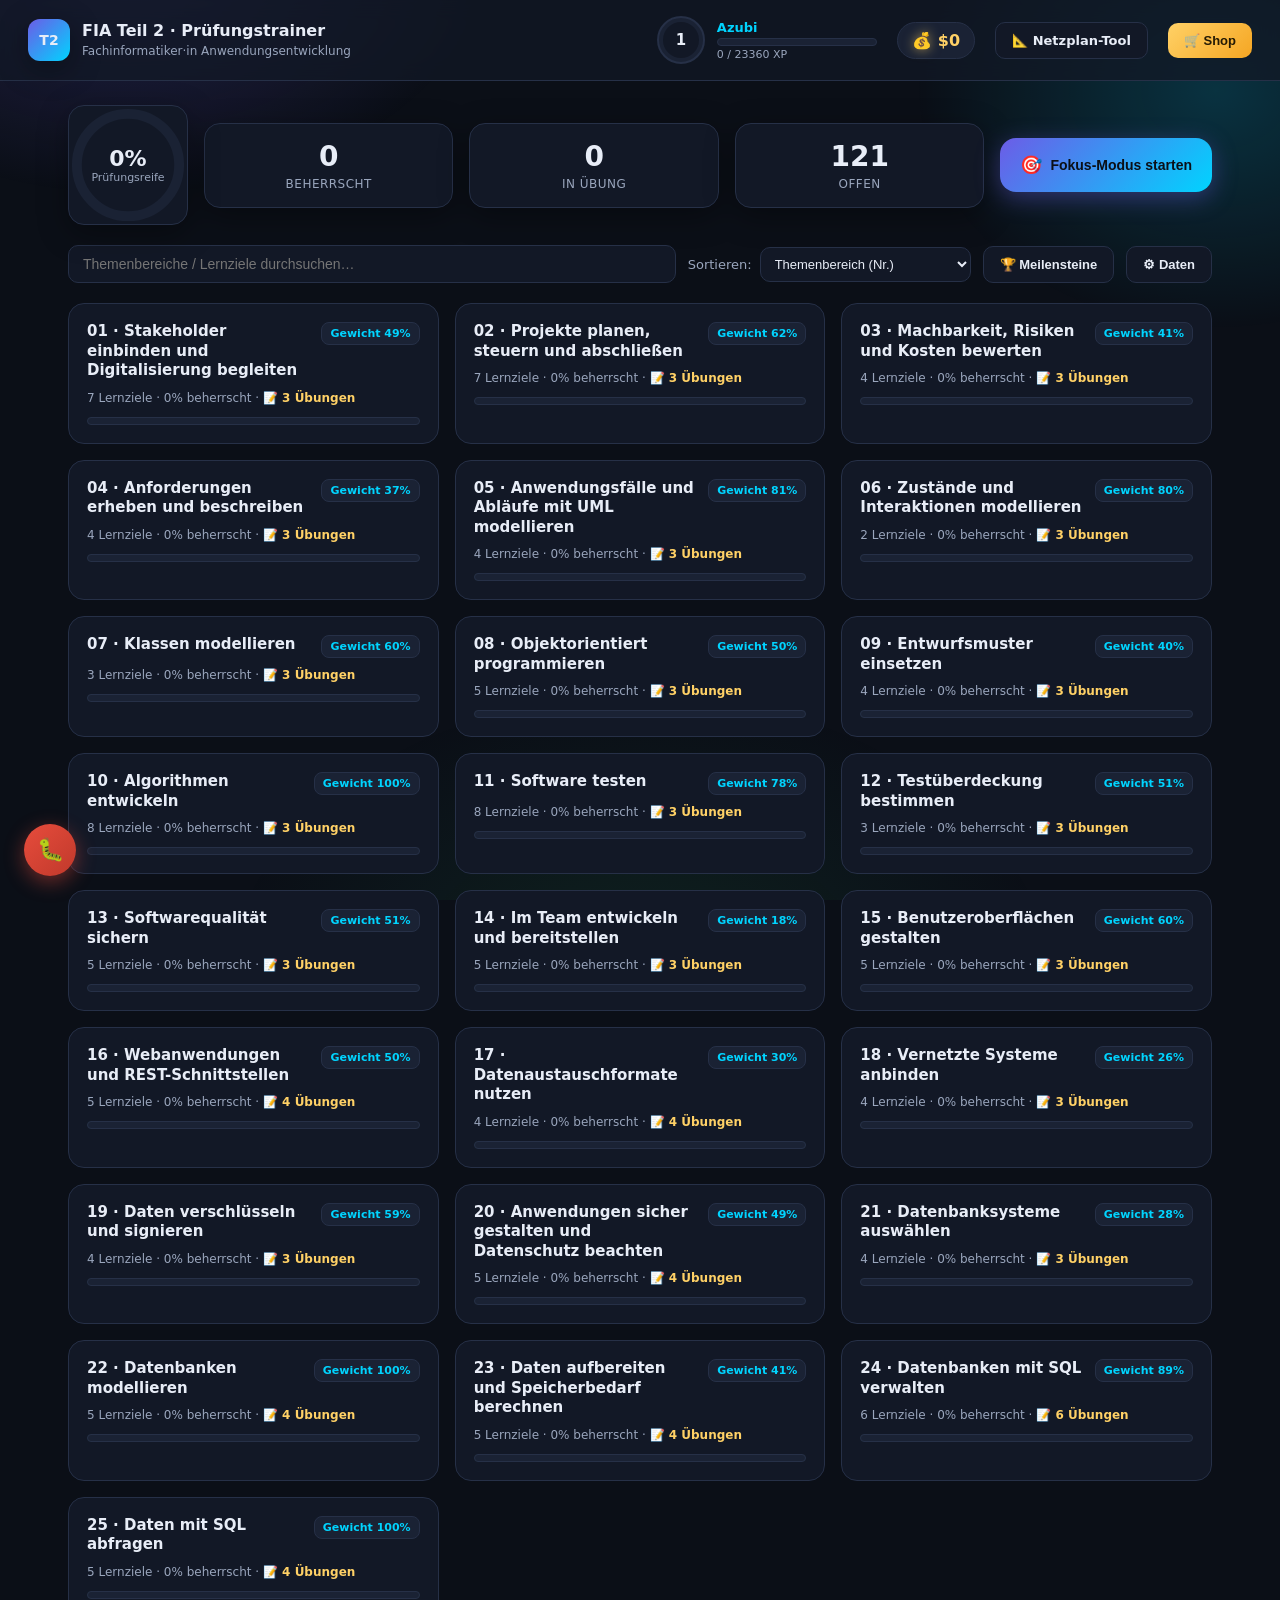
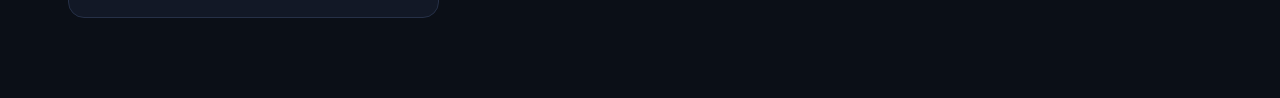
==== webapp/index.html @ 877c4d6e "Initial commit: FIA Teil 2 Prüfungstrainer Gamifiziertes Übungstool für die Abschlussprüfung Teil 2," ====
<!DOCTYPE html>
<html lang="de">
<head>
<meta charset="UTF-8">
<meta name="viewport" content="width=device-width, initial-scale=1.0">
<title>FIA Teil 2 · Prüfungstrainer</title>
<link rel="icon" href="data:,">
<link rel="stylesheet" href="style.css">
</head>
<body>

<div class="bg-fx" aria-hidden="true"></div>

<header class="topbar">
  <div class="brand">
    <div class="brand-badge" id="brandBadge">T2</div>
    <div class="brand-text">
      <h1>FIA Teil 2 · Prüfungstrainer</h1>
      <span>Fachinformatiker·in Anwendungsentwicklung</span>
    </div>
  </div>

  <div class="level-widget" id="levelWidget">
    <div class="level-ring" id="levelRing">
      <span id="levelNumber">1</span>
    </div>
    <div class="level-info">
      <div class="level-title" id="levelTitle">Azubi</div>
      <div class="xp-bar"><div class="xp-fill" id="xpFill"></div></div>
      <div class="xp-text" id="xpText">0 / 0 XP</div>
    </div>
  </div>

  <div class="cash-widget" id="cashWidget" title="Cash aus Übungsaufgaben">
    <span class="cash-icon" id="cashIconDisplay">💰</span>
    <span>$<span id="cashAmount">0</span></span>
  </div>

  <a class="ghost-btn netzplan-link-btn" href="netzplan-tool/index.html" target="_blank" rel="noopener" title="Eigenständiges Netzplan-Tool (DIN 69900) in neuem Tab öffnen">📐 Netzplan-Tool</a>

  <button class="ghost-btn shop-btn" id="shopBtn">🛒 Shop</button>
</header>

<main class="layout">

  <section class="panel overview-panel">
    <div class="overview-card main-score">
      <svg viewBox="0 0 120 120" class="ring-svg">
        <circle cx="60" cy="60" r="52" class="ring-bg"/>
        <circle cx="60" cy="60" r="52" class="ring-fg" id="overallRing"/>
      </svg>
      <div class="ring-label">
        <strong id="overallPercent">0%</strong>
        <span>Prüfungsreife</span>
      </div>
    </div>

    <div class="overview-card stat-card">
      <span class="stat-value" id="statMastered">0</span>
      <span class="stat-label">Beherrscht</span>
    </div>
    <div class="overview-card stat-card">
      <span class="stat-value" id="statPracticed">0</span>
      <span class="stat-label">In Übung</span>
    </div>
    <div class="overview-card stat-card">
      <span class="stat-value" id="statOpen">0</span>
      <span class="stat-label">Offen</span>
    </div>

    <button class="focus-btn" id="startFocus">
      <span class="focus-icon">🎯</span>
      Fokus-Modus starten
    </button>
  </section>

  <nav class="controls">
    <label for="searchInput" class="sr-only">Themenbereiche und Lernziele durchsuchen</label>
    <input type="text" id="searchInput" placeholder="Themenbereiche / Lernziele durchsuchen…">
    <div class="sort-group">
      <label for="sortSelect">Sortieren:</label>
      <select id="sortSelect">
        <option value="number" selected>Themenbereich (Nr.)</option>
        <option value="weight">Gewichtung (hoch → niedrig)</option>
        <option value="progress">Fortschritt (niedrig → hoch)</option>
        <option value="name">Themenbereich (A–Z)</option>
      </select>
    </div>
    <button class="ghost-btn" id="milestonesBtn">🏆 Meilensteine</button>
    <button class="ghost-btn" id="dataBtn">⚙ Daten</button>
  </nav>

  <section class="topics-grid" id="topicsGrid"></section>

</main>

<!-- Focus mode overlay -->
<div class="overlay hidden" id="focusOverlay" role="dialog" aria-modal="true" aria-labelledby="focusText">
  <div class="focus-card">
    <button class="close-btn" id="closeFocus" aria-label="Schließen">✕</button>
    <div class="focus-progress"><div class="focus-progress-fill" id="focusProgressFill"></div></div>
    <div class="focus-meta">
      <span class="chip" id="focusTopicName">Themenbereich</span>
      <span class="chip weight-chip" id="focusWeight">Gewichtung 0%</span>
    </div>
    <h2 class="focus-text" id="focusText">Kann-Satz…</h2>

    <p class="focus-question">Wie sicher fühlst du dich bei diesem Lernziel?</p>
    <div class="focus-actions">
      <button class="rate-btn rate-open" data-status="offen">😕 Noch nicht</button>
      <button class="rate-btn rate-practice" data-status="geuebt">🙂 Teilweise</button>
      <button class="rate-btn rate-mastered" data-status="beherrscht">💪 Beherrsche ich</button>
    </div>

    <div class="focus-skip">
      <button class="link-btn" id="skipFocus">Überspringen →</button>
    </div>
  </div>
</div>

<!-- Session complete overlay -->
<div class="overlay hidden" id="sessionDoneOverlay">
  <div class="focus-card session-done">
    <h2>🎉 Session abgeschlossen!</h2>
    <p id="sessionSummary"></p>
    <button class="focus-btn" id="closeSessionDone">Weiter zum Dashboard</button>
  </div>
</div>

<!-- Milestones overlay -->
<div class="overlay hidden" id="milestonesOverlay" role="dialog" aria-modal="true" aria-labelledby="milestonesHeading">
  <div class="focus-card milestones-card">
    <button class="close-btn" id="closeMilestones" aria-label="Schließen">✕</button>
    <h2 id="milestonesHeading">🏆 Meilensteine</h2>
    <div class="milestones-list" id="milestonesList"></div>
  </div>
</div>

<!-- Data management overlay -->
<div class="overlay hidden" id="dataOverlay" role="dialog" aria-modal="true" aria-labelledby="dataHeading">
  <div class="focus-card data-card">
    <button class="close-btn" id="closeData" aria-label="Schließen">✕</button>
    <h2 id="dataHeading">⚙ Fortschritt verwalten</h2>
    <p class="data-hint">Dein Fortschritt wird automatisch lokal in diesem Browser gespeichert (localStorage).</p>
    <div class="data-actions">
      <button class="ghost-btn" id="exportBtn">⬇ Fortschritt exportieren (JSON)</button>
      <label class="ghost-btn file-label">⬆ Fortschritt importieren
        <input type="file" id="importInput" accept="application/json" hidden>
      </label>
      <button class="ghost-btn danger-btn" id="resetBtn">🗑 Fortschritt zurücksetzen</button>
    </div>
  </div>
</div>

<!-- Exercise overlay -->
<div class="overlay hidden" id="exerciseOverlay" role="dialog" aria-modal="true" aria-labelledby="exerciseTitle">
  <div class="focus-card exercise-overlay-card">
    <button class="close-btn" id="closeExercise" aria-label="Schließen">✕</button>
    <div class="focus-meta" id="exerciseMeta"></div>
    <h2 class="focus-text" id="exerciseTitle"></h2>
    <div class="exercise-intro" id="exerciseIntro"></div>

    <button class="link-btn hidden" id="toggleExerciseHints">Hinweise anzeigen ▾</button>
    <div class="extra-body hidden" id="exerciseHintsBody"></div>

    <div id="exerciseBody"></div>

    <div class="btn-row">
      <button class="btn" id="checkExerciseBtn">Prüfen</button>
      <button class="ghost-btn hidden" id="resetExerciseBtn">Zurücksetzen</button>
    </div>

    <div class="score-banner hidden" id="exerciseScoreBanner">
      <span>Ergebnis</span>
      <span class="big" id="exerciseScoreText">0%</span>
    </div>

    <div class="model-answer hidden" id="exerciseExplanation"></div>

    <div class="hidden" id="exerciseRateBody">
      <p class="focus-question">Wie sicher fühlst du dich bei dieser Aufgabe?</p>
      <div class="focus-actions">
        <button class="rate-btn exercise-rate-btn rate-open" data-status="offen">😕 Noch nicht</button>
        <button class="rate-btn exercise-rate-btn rate-practice" data-status="geuebt">🙂 Teilweise</button>
        <button class="rate-btn exercise-rate-btn rate-mastered" data-status="beherrscht">💪 Beherrsche ich</button>
      </div>
    </div>

    <div class="hidden" id="exerciseCashResult"></div>
  </div>
</div>

<!-- Topic detail overlay -->
<div class="overlay hidden" id="topicOverlay" role="dialog" aria-modal="true" aria-labelledby="topicDetailName">
  <div class="focus-card topic-card">
    <button class="close-btn" id="closeTopic" aria-label="Schließen">✕</button>
    <div class="topic-header">
      <h2 id="topicDetailName"></h2>
      <span class="chip weight-chip" id="topicDetailWeight"></span>
    </div>
    <div class="topic-progress-bar"><div class="topic-progress-fill" id="topicDetailProgress"></div></div>
    <div class="checkpoint-list" id="checkpointList"></div>

    <div class="topic-exercises-section hidden" id="topicExercisesSection">
      <div class="topic-exercises-header">
        <h3 class="section-title-sm">📝 Übungsaufgaben zu diesem Themenbereich</h3>
        <div class="exercise-chip-filters" id="topicExerciseFilters">
          <button class="chip-filter active" data-filter="all">Alle</button>
          <button class="chip-filter" data-filter="due">🔁 Fällig</button>
          <button class="chip-filter" data-filter="new">Neu</button>
          <button class="chip-filter" data-filter="mastered">💪 Beherrscht</button>
        </div>
      </div>
      <p class="section-sub">Konstruktive Aufgaben mit Auto-Check — kein Multiple Choice. Richtig gelöst + ehrlich eingeschätzt = 💰 Cash.</p>
      <div class="exercises-grid" id="topicExercisesGrid"></div>
    </div>
  </div>
</div>

<div class="toast-stack" id="toastStack" aria-live="polite" aria-atomic="true"></div>
<div class="confetti-layer" id="confettiLayer"></div>

<!-- Shop overlay -->
<div class="overlay hidden" id="shopOverlay" role="dialog" aria-modal="true" aria-labelledby="shopHeading">
  <div class="focus-card shop-card">
    <button class="close-btn" id="closeShop" aria-label="Schließen">✕</button>
    <h2 id="shopHeading">🛒 Shop</h2>
    <p class="data-hint">Kaufe Designs und Gimmicks mit deinem 💰 Cash aus den Übungsaufgaben.</p>
    <div class="shop-cash-display">Verfügbar: <strong id="shopCashAmount">$0</strong></div>

    <div class="shop-tabs" id="shopTabs">
      <button class="chip-filter active" data-category="theme">🎨 Designs</button>
      <button class="chip-filter" data-category="gimmick">✨ Gimmicks</button>
    </div>

    <div class="shop-grid" id="shopGrid"></div>
  </div>
</div>

<!-- Floating bug report button -->
<button class="bug-fab" id="bugFab" title="Bug melden" aria-label="Bug melden">🐛</button>

<!-- Bug report overlay -->
<div class="overlay hidden" id="bugOverlay" role="dialog" aria-modal="true" aria-labelledby="bugHeading">
  <div class="focus-card bug-card">
    <button class="close-btn" id="closeBug" aria-label="Schließen">✕</button>
    <h2 id="bugHeading">🐛 Bug melden</h2>
    <p class="data-hint">
      Beschreibe kurz, was nicht funktioniert hat. Kontext (Aufgabe/Themenbereich, Browser, Zeitpunkt) wird automatisch erfasst.
    </p>

    <div class="bug-context-box" id="bugContextBox"></div>

    <label class="bug-field-label" for="bugCategorySelect">Kategorie</label>
    <select id="bugCategorySelect" class="bug-select">
      <option value="aufgabe">📝 Aufgaben-Fehler (falsche Musterlösung, falscher Auto-Check, Tippfehler…)</option>
      <option value="ui">🎨 UI/Darstellung (Layout, Button reagiert nicht, Darstellung kaputt…)</option>
      <option value="sonstiges">❓ Sonstiges</option>
    </select>

    <label class="bug-field-label" for="bugDescriptionInput">Beschreibung</label>
    <textarea id="bugDescriptionInput" placeholder="Was ist passiert? Was hast du erwartet?"></textarea>

    <div class="btn-row">
      <button class="btn" id="saveBugBtn">Report speichern</button>
    </div>

    <div class="bug-list-section hidden" id="bugListSection">
      <div class="bug-list-header">
        <h3 class="section-title-sm">Gespeicherte Reports (<span id="bugCount">0</span>)</h3>
        <div class="btn-row" style="margin-top:0;">
          <button class="ghost-btn" id="exportBugsBtn">⬇ Alle exportieren (.md)</button>
          <button class="ghost-btn danger-btn" id="clearBugsBtn">🗑 Liste leeren</button>
        </div>
      </div>
      <div class="bug-list" id="bugList"></div>
    </div>

    <div class="bug-github-hint">
      <strong>GitHub-Issue:</strong> Reports gehen automatisch an
      <code>github.com/xen0natwork/pruefungsvorbereitung</code> — nach dem Speichern öffnet sich sofort ein
      vorausgefülltes GitHub-Issue in einem neuen Tab, du musst dort nur noch auf „Submit new issue“ klicken.
      <br>
      <strong>Wichtig:</strong> Ich (die KI) habe keinen automatischen/dauerhaften Zugriff auf Issues — erst wenn du mir
      in einer neuen Nachricht sagst „schau in die Issues von xen0natwork/pruefungsvorbereitung“ oder einen Link gibst,
      kann ich sie per Fetch-Tool auslesen.
      <div class="bug-repo-row">
        <input type="text" id="bugRepoUrlInput" placeholder="https://github.com/nutzer/repo">
        <button class="ghost-btn" id="saveBugRepoBtn">Anderes Repo verwenden</button>
      </div>
    </div>
  </div>
</div>

<script src="data.js"></script>
<script src="exercises-data.js"></script>
<script src="shop-data.js"></script>
<script src="app.js"></script>
</body>
</html>
---- webapp/style.css ----
:root {
  --bg: #0b0f17;
  --bg-elev: #121826;
  --bg-elev-2: #1a2234;
  --border: #263047;
  --text: #e8edf7;
  --text-dim: #9aa6bd;
  --accent: #6c5ce7;
  --accent-2: #00d4ff;
  --good: #2ecc71;
  --mid: #f5a623;
  --bad: #e74c3c;
  --gold: #ffd166;
  --radius: 16px;
  --radius-sm: 10px;
  --shadow: 0 8px 30px rgba(0,0,0,.35);
  font-size: 16px;
}

* { box-sizing: border-box; }
html, body { margin: 0; padding: 0; }
html { transition: background-color .4s ease; }
body { transition: background-color .4s ease, color .4s ease; }
.topbar, .overview-card, .topic-card, .exercise-card, .focus-card, .status-dot, .chip, .ghost-btn, .shop-item {
  transition: background-color .4s ease, border-color .4s ease, color .4s ease;
}

.sr-only {
  position: absolute;
  width: 1px; height: 1px;
  overflow: hidden;
  clip: rect(0 0 0 0);
  white-space: nowrap;
}

body {
  background: var(--bg);
  color: var(--text);
  font-family: "Segoe UI", Inter, system-ui, -apple-system, Roboto, Arial, sans-serif;
  min-height: 100vh;
  position: relative;
  overflow-x: hidden;
}

.bg-fx {
  position: fixed;
  inset: 0;
  z-index: -1;
  background:
    radial-gradient(600px 400px at 10% -5%, rgba(108,92,231,.25), transparent 60%),
    radial-gradient(500px 400px at 95% 10%, rgba(0,212,255,.18), transparent 60%),
    radial-gradient(700px 500px at 50% 110%, rgba(46,204,113,.1), transparent 60%);
}

/* ---------- Topbar ---------- */
.topbar {
  display: flex;
  align-items: center;
  gap: 20px;
  padding: 16px 28px;
  background: rgba(18,24,38,.75);
  backdrop-filter: blur(10px);
  border-bottom: 1px solid var(--border);
  position: sticky;
  top: 0;
  z-index: 20;
  flex-wrap: wrap;
}

.brand { display: flex; align-items: center; gap: 12px; margin-right: auto; }
.brand-badge {
  width: 42px; height: 42px;
  border-radius: 12px;
  background: linear-gradient(135deg, var(--accent), var(--accent-2));
  display: flex; align-items: center; justify-content: center;
  font-weight: 800; font-size: 14px;
  box-shadow: var(--shadow);
}
.brand-text h1 { font-size: 16px; margin: 0; font-weight: 700; }
.brand-text span { font-size: 12px; color: var(--text-dim); }

.level-widget { display: flex; align-items: center; gap: 12px; }
.level-ring {
  width: 48px; height: 48px; border-radius: 50%;
  background: conic-gradient(var(--accent-2) 0% 100%, var(--bg-elev-2) 0 0);
  display: flex; align-items: center; justify-content: center;
  font-weight: 800; font-size: 15px;
  border: 2px solid var(--border);
  position: relative;
}
.level-ring::before {
  content: "";
  position: absolute; inset: 4px;
  border-radius: 50%;
  background: var(--bg-elev);
  z-index: 0;
}
.level-ring span { position: relative; z-index: 1; }

.level-info { min-width: 160px; }
.level-title { font-size: 13px; font-weight: 700; color: var(--accent-2); margin-bottom: 3px; }
.xp-bar {
  width: 160px; height: 8px; border-radius: 6px;
  background: var(--bg-elev-2);
  overflow: hidden;
  border: 1px solid var(--border);
}
.xp-fill {
  height: 100%; width: 0%;
  background: linear-gradient(90deg, var(--accent), var(--accent-2));
  transition: width .6s ease;
}
.xp-text { font-size: 11px; color: var(--text-dim); margin-top: 2px; }

.cash-widget {
  display: flex; align-items: center; gap: 6px;
  background: var(--bg-elev-2);
  padding: 8px 14px;
  border-radius: 20px;
  border: 1px solid var(--border);
  font-weight: 800;
  color: var(--gold);
}
.cash-icon { filter: drop-shadow(0 0 6px rgba(255,209,102,.6)); }

/* ---------- Layout ---------- */
.layout {
  max-width: 1200px;
  margin: 0 auto;
  padding: 24px 28px 80px;
}

.panel { margin-bottom: 20px; }

.overview-panel {
  display: grid;
  grid-template-columns: auto repeat(3, 1fr) auto;
  gap: 16px;
  align-items: center;
}
@media (max-width: 900px) {
  .overview-panel { grid-template-columns: repeat(2, 1fr); }
}

.overview-card {
  background: var(--bg-elev);
  border: 1px solid var(--border);
  border-radius: var(--radius);
  padding: 16px 18px;
  box-shadow: var(--shadow);
}

.main-score {
  display: flex; align-items: center; justify-content: center;
  position: relative;
  width: 120px; height: 120px;
  padding: 0;
}
.ring-svg { width: 120px; height: 120px; transform: rotate(-90deg); }
.ring-bg { fill: none; stroke: var(--bg-elev-2); stroke-width: 10; }
.ring-fg {
  fill: none; stroke: var(--accent-2); stroke-width: 10; stroke-linecap: round;
  stroke-dasharray: 327; stroke-dashoffset: 327;
  transition: stroke-dashoffset .8s ease, stroke .4s;
}
.ring-label {
  position: absolute; inset: 0;
  display: flex; flex-direction: column; align-items: center; justify-content: center;
}
.ring-label strong { font-size: 22px; }
.ring-label span { font-size: 11px; color: var(--text-dim); }

.stat-card { display: flex; flex-direction: column; align-items: center; justify-content: center; gap: 4px; }
.stat-value { font-size: 28px; font-weight: 800; }
.stat-label { font-size: 12px; color: var(--text-dim); text-transform: uppercase; letter-spacing: .04em; }

.focus-btn {
  background: linear-gradient(135deg, var(--accent), var(--accent-2));
  color: #0b0f17; border: none; border-radius: var(--radius);
  padding: 16px 20px;
  font-weight: 800; font-size: 14px;
  cursor: pointer;
  display: flex; align-items: center; justify-content: center; gap: 8px;
  box-shadow: 0 6px 24px rgba(108,92,231,.4);
  transition: transform .15s;
  white-space: nowrap;
}
.focus-btn:hover { transform: translateY(-2px); }
.focus-icon { font-size: 18px; }

/* ---------- Controls ---------- */
.controls {
  display: flex; gap: 12px; align-items: center; margin-bottom: 20px; flex-wrap: wrap;
}
#searchInput {
  flex: 1; min-width: 220px;
  background: var(--bg-elev);
  border: 1px solid var(--border);
  color: var(--text);
  padding: 10px 14px;
  border-radius: var(--radius-sm);
  font-size: 14px;
}
#searchInput:focus { outline: none; border-color: var(--accent-2); }
.sort-group { display: flex; align-items: center; gap: 8px; font-size: 13px; color: var(--text-dim); }
.sort-group select {
  background: var(--bg-elev); color: var(--text); border: 1px solid var(--border);
  padding: 8px 10px; border-radius: var(--radius-sm); font-size: 13px;
}
.ghost-btn {
  background: var(--bg-elev); color: var(--text); border: 1px solid var(--border);
  padding: 10px 16px; border-radius: var(--radius-sm);
  cursor: pointer; font-size: 13px; font-weight: 600;
  display: inline-flex; align-items: center; gap: 6px;
}
.ghost-btn:hover { border-color: var(--accent-2); }
.danger-btn:hover { border-color: var(--bad); color: var(--bad); }
.file-label input { display: none; }
a.ghost-btn { text-decoration: none; }

/* ---------- Topics grid ---------- */
.topics-grid {
  display: grid;
  grid-template-columns: repeat(auto-fill, minmax(300px, 1fr));
  gap: 16px;
}

.topic-card {
  background: var(--bg-elev);
  border: 1px solid var(--border);
  border-radius: var(--radius);
  padding: 18px;
  cursor: pointer;
  transition: transform .15s, border-color .15s;
  position: relative;
  overflow: hidden;
}
.topic-card:hover { transform: translateY(-3px); border-color: var(--accent); }
.topic-card.mastered { border-color: var(--good); }
.topic-card.mastered::after {
  content: "✓";
  position: absolute; top: 12px; right: 14px;
  color: var(--good); font-weight: 900; font-size: 18px;
}

.topic-top { display: flex; justify-content: space-between; align-items: flex-start; gap: 10px; margin-bottom: 10px; }
.topic-name { font-size: 15px; font-weight: 700; line-height: 1.3; }
.topic-weight-badge {
  flex-shrink: 0;
  background: var(--bg-elev-2);
  color: var(--accent-2);
  font-size: 11px; font-weight: 800;
  padding: 4px 8px; border-radius: 8px;
  border: 1px solid var(--border);
}
.topic-sub { font-size: 12px; color: var(--text-dim); margin-bottom: 12px; }
.topic-bar {
  height: 8px; border-radius: 6px; background: var(--bg-elev-2);
  overflow: hidden; border: 1px solid var(--border);
}
.topic-bar-fill {
  height: 100%;
  background: linear-gradient(90deg, var(--mid), var(--good));
  transition: width .5s ease;
}

/* ---------- Overlays ---------- */
.overlay {
  position: fixed; inset: 0; z-index: 50;
  background: rgba(5,8,14,.75);
  backdrop-filter: blur(4px);
  display: flex; align-items: center; justify-content: center;
  padding: 20px;
}
.overlay.hidden { display: none; }

.focus-card {
  background: var(--bg-elev);
  border: 1px solid var(--border);
  border-radius: 20px;
  padding: 28px;
  max-width: 560px;
  width: 100%;
  position: relative;
  box-shadow: var(--shadow);
  max-height: 85vh;
  overflow-y: auto;
}

.close-btn {
  position: absolute; top: 14px; right: 14px;
  background: var(--bg-elev-2); border: 1px solid var(--border);
  color: var(--text); width: 32px; height: 32px; border-radius: 50%;
  cursor: pointer; font-size: 14px;
}

.focus-progress { height: 6px; background: var(--bg-elev-2); border-radius: 4px; margin-bottom: 18px; overflow: hidden; }
.focus-progress-fill { height: 100%; width: 0%; background: linear-gradient(90deg, var(--accent), var(--accent-2)); transition: width .4s; }

.focus-meta { display: flex; gap: 8px; margin-bottom: 14px; flex-wrap: wrap; }
.chip {
  background: var(--bg-elev-2); border: 1px solid var(--border);
  padding: 5px 10px; border-radius: 20px; font-size: 12px; color: var(--text-dim); font-weight: 600;
}
.weight-chip { color: var(--gold); }

.focus-text { font-size: 20px; line-height: 1.4; margin: 0 0 18px; }

.link-btn { background: none; border: none; color: var(--accent-2); cursor: pointer; font-size: 13px; padding: 0; }
.extra-body { margin-top: 10px; font-size: 13px; color: var(--text-dim); background: var(--bg-elev-2); border-radius: 10px; padding: 12px; }
.extra-body p { margin: 0 0 8px; }
.extra-body.hidden, .hidden { display: none; }

.focus-question { font-size: 13px; color: var(--text-dim); margin: 22px 0 10px; }
.focus-actions { display: flex; gap: 10px; flex-wrap: wrap; }
.rate-btn {
  flex: 1; min-width: 140px;
  border: 1px solid var(--border);
  background: var(--bg-elev-2);
  color: var(--text);
  padding: 14px 10px;
  border-radius: 12px;
  font-weight: 700; font-size: 13px;
  cursor: pointer;
  transition: transform .12s, border-color .12s;
}
.rate-btn:hover { transform: translateY(-2px); }
.rate-open:hover { border-color: var(--bad); }
.rate-practice:hover { border-color: var(--mid); }
.rate-mastered:hover { border-color: var(--good); }

.focus-skip { text-align: center; margin-top: 16px; }

.session-done { text-align: center; max-width: 420px; }
.session-done h2 { font-size: 26px; }
.session-done p { color: var(--text-dim); margin-bottom: 22px; }

/* ---------- Milestones ---------- */
.milestones-card { max-width: 640px; }
.milestones-list { display: grid; grid-template-columns: repeat(auto-fill, minmax(240px,1fr)); gap: 12px; margin-top: 16px; }
.milestone {
  background: var(--bg-elev-2);
  border: 1px solid var(--border);
  border-radius: 14px;
  padding: 14px;
  display: flex; gap: 10px; align-items: flex-start;
  opacity: .45;
}
.milestone.unlocked { opacity: 1; border-color: var(--gold); box-shadow: 0 0 0 1px rgba(255,209,102,.3) inset; }
.milestone-icon { font-size: 24px; }
.milestone-title { font-weight: 700; font-size: 13px; margin-bottom: 2px; }
.milestone-desc { font-size: 12px; color: var(--text-dim); }

/* ---------- Data overlay ---------- */
.data-card { max-width: 460px; }
.data-hint { color: var(--text-dim); font-size: 13px; margin-bottom: 18px; }
.data-actions { display: flex; flex-direction: column; gap: 10px; }

/* ---------- Topic detail ---------- */
#topicOverlay .focus-card.topic-card { max-width: 680px; }
.topic-header { display: flex; justify-content: space-between; align-items: center; gap: 10px; margin-bottom: 14px; margin-top: 4px; }
.topic-header h2 { font-size: 19px; margin: 0; }
.topic-progress-bar { height: 8px; background: var(--bg-elev-2); border-radius: 6px; overflow: hidden; margin-bottom: 18px; border: 1px solid var(--border); }
.topic-progress-fill { height: 100%; background: linear-gradient(90deg, var(--mid), var(--good)); transition: width .5s; }

.checkpoint-list { display: flex; flex-direction: column; gap: 10px; }
.checkpoint-item {
  background: var(--bg-elev-2);
  border: 1px solid var(--border);
  border-radius: 12px;
  padding: 12px 14px;
  display: flex; justify-content: space-between; align-items: center; gap: 12px;
}
.checkpoint-text { font-size: 13px; line-height: 1.4; flex: 1; }
.checkpoint-nr { color: var(--text-dim); font-weight: 700; margin-right: 6px; }
.checkpoint-weight { font-size: 11px; color: var(--gold); display: block; margin-top: 4px; }
.status-toggle { display: flex; gap: 4px; flex-shrink: 0; }
.status-dot {
  width: 30px; height: 30px; border-radius: 50%;
  border: 1px solid var(--border);
  background: var(--bg-elev);
  cursor: pointer;
  display: flex; align-items: center; justify-content: center;
  font-size: 13px;
  opacity: .35;
}
.status-dot.active { opacity: 1; }
.status-dot[data-s="offen"].active { background: rgba(231,76,60,.2); border-color: var(--bad); }
.status-dot[data-s="geuebt"].active { background: rgba(245,166,35,.2); border-color: var(--mid); }
.status-dot[data-s="beherrscht"].active { background: rgba(46,204,113,.2); border-color: var(--good); }

/* ---------- Toasts ---------- */
.toast-stack {
  position: fixed; bottom: 24px; right: 24px; z-index: 100;
  display: flex; flex-direction: column; gap: 10px; align-items: flex-end;
}
.toast {
  background: var(--bg-elev);
  border: 1px solid var(--border);
  border-radius: 12px;
  padding: 12px 16px;
  box-shadow: var(--shadow);
  font-size: 13px; font-weight: 600;
  display: flex; align-items: center; gap: 8px;
  animation: toastIn .25s ease, toastOut .4s ease 2.6s forwards;
  max-width: 320px;
}
.toast.milestone { border-color: var(--gold); color: var(--gold); }
.toast.toast-rainbow {
  border: 2px solid transparent;
  background-image: linear-gradient(var(--bg-elev), var(--bg-elev)), conic-gradient(from 0deg, #ff5f6d, #ffc371, #47e58b, #00d4ff, #6c5ce7, #ff5f6d);
  background-origin: border-box;
  background-clip: padding-box, border-box;
  animation: toastIn .25s ease, toastOut .4s ease 2.6s forwards, rainbowSpin 3s linear infinite;
}
@keyframes rainbowSpin {
  from { filter: hue-rotate(0deg); }
  to { filter: hue-rotate(360deg); }
}
@keyframes toastIn { from { opacity:0; transform: translateX(30px); } to { opacity:1; transform: translateX(0); } }
@keyframes toastOut { to { opacity:0; transform: translateX(30px); } }

/* ---------- Confetti ---------- */
.confetti-layer {
  position: fixed; inset: 0; pointer-events: none; z-index: 200; overflow: hidden;
}
.confetti-piece {
  position: absolute; top: -20px;
  width: 8px; height: 14px;
  opacity: .9;
  animation: confettiFall linear forwards;
  display: flex; align-items: center; justify-content: center;
  line-height: 1;
}
@keyframes confettiFall {
  to { transform: translateY(110vh) rotate(540deg); opacity: 0; }
}

.btn-row { display: flex; gap: 10px; flex-wrap: wrap; margin-top: 16px; }
.btn {
  background: linear-gradient(135deg, var(--accent), var(--accent-2));
  color: #0b0f17; border: none; border-radius: var(--radius-sm);
  padding: 12px 20px; font-weight: 800; font-size: 14px;
  cursor: pointer; transition: transform .15s;
}
.btn:hover { transform: translateY(-2px); }

/* ---------- Übungsaufgaben ---------- */

.section-sub { font-size: 13px; color: var(--text-dim); margin: 0 0 14px; }

.exercises-grid {
  display: grid;
  grid-template-columns: repeat(auto-fill, minmax(260px, 1fr));
  gap: 16px;
}

.exercise-card {
  background: linear-gradient(145deg, var(--bg-elev), var(--bg-elev-2));
  border: 1px solid var(--border);
  border-radius: var(--radius);
  padding: 16px 18px;
  cursor: pointer;
  transition: transform .15s, border-color .15s;
}
.exercise-card:hover { transform: translateY(-3px); border-color: var(--gold); }

.exercise-top { display: flex; justify-content: space-between; align-items: center; margin-bottom: 10px; }
.exercise-icon { font-size: 24px; }
.exercise-weight-badge {
  background: var(--bg-elev-2); color: var(--gold); border: 1px solid var(--border);
  font-size: 11px; font-weight: 800; padding: 4px 8px; border-radius: 8px;
}
.exercise-name { font-size: 15px; font-weight: 700; margin-bottom: 6px; }
.exercise-sub { font-size: 12px; color: var(--text-dim); margin-bottom: 14px; }
.exercise-foot { display: flex; justify-content: space-between; align-items: center; font-size: 12px; }
.exercise-score { font-weight: 700; color: var(--good); }
.exercise-score.muted { color: var(--text-dim); font-weight: 600; }
.exercise-due { font-size: 11px; color: var(--text-dim); }
.exercise-due.due { color: var(--mid); font-weight: 700; }

#exerciseOverlay .focus-card.exercise-overlay-card { max-width: 720px; }
.exercise-intro { font-size: 14px; line-height: 1.6; color: var(--text-dim); margin: 10px 0 16px; }
.exercise-intro code { background: var(--bg-elev-2); padding: 2px 6px; border-radius: 6px; color: var(--accent-2); }

textarea {
  width: 100%; min-height: 140px;
  background: var(--bg-elev-2); color: var(--text);
  border: 1px solid var(--border); border-radius: var(--radius-sm);
  padding: 14px; font-size: 14px; font-family: "Consolas", "SF Mono", monospace; line-height: 1.5;
  resize: vertical;
}
textarea:focus { outline: none; border-color: var(--accent-2); }

table.field-table { width: 100%; border-collapse: collapse; margin-bottom: 14px; font-size: 13px; }
table.field-table th, table.field-table td { border: 1px solid var(--border); padding: 8px; text-align: center; }
table.field-table th { background: var(--bg-elev-2); font-weight: 700; color: var(--text-dim); font-size: 11px; text-transform: uppercase; }
table.field-table td.name-col { text-align: left; font-weight: 600; }
table.field-table.info-table td, table.field-table.info-table th { font-size: 12px; color: var(--text-dim); }
table.field-table input[type="number"], table.field-table input[type="text"] {
  width: 70px; background: var(--bg); color: var(--text); border: 1px solid var(--border);
  border-radius: 6px; padding: 6px 4px; text-align: center; font-size: 13px;
}
table.field-table select {
  background: var(--bg); color: var(--text); border: 1px solid var(--border);
  border-radius: 6px; padding: 6px 4px; font-size: 12px;
}
table.field-table input[type="checkbox"] { width: 18px; height: 18px; accent-color: var(--good); }
table.field-table td.correct { background: rgba(46,204,113,.18); }
table.field-table td.incorrect { background: rgba(231,76,60,.18); }

.score-banner {
  display: flex; align-items: center; justify-content: space-between;
  background: var(--bg-elev-2); border: 1px solid var(--border); border-radius: 12px;
  padding: 14px 18px; margin-top: 16px; font-weight: 700;
}
.score-banner .big { font-size: 22px; }

.next-review { text-align: center; margin-top: 10px; font-size: 13px; color: var(--text-dim); }
.next-review strong { color: var(--good); }

.model-answer {
  background: var(--bg-elev-2); border: 1px solid var(--border); border-radius: 12px;
  padding: 16px; font-size: 14px; line-height: 1.6; margin-top: 14px;
}
.model-answer strong { color: var(--accent-2); }

@media (max-width: 640px) {
  .topbar { padding: 12px 16px; }
  .layout { padding: 16px; }
  .level-info { min-width: 0; }
  .xp-bar { width: 110px; }
}

/* ---------- Exercises: filter controls ---------- */

.exercise-chip-filters { display: flex; gap: 8px; flex-wrap: wrap; }
.chip-filter {
  background: var(--bg-elev); color: var(--text-dim); border: 1px solid var(--border);
  padding: 8px 14px; border-radius: 20px; font-size: 12px; font-weight: 700;
  cursor: pointer; transition: border-color .15s, color .15s;
}
.chip-filter:hover { border-color: var(--accent-2); }
.chip-filter.active { border-color: var(--gold); color: var(--gold); background: rgba(255,209,102,.1); }

/* ---------- Exercise overlay: result rendering ---------- */

.token-result-list { margin: 8px 0 14px; padding-left: 20px; list-style: none; }
.token-result-list li { margin-bottom: 4px; }
.token-ok { color: var(--good); }
.token-fail { color: var(--bad); }
.code-block {
  white-space: pre-wrap; background: var(--bg); padding: 12px;
  border-radius: 8px; font-size: 13px; font-family: "Consolas", "SF Mono", monospace;
  border: 1px solid var(--border); overflow-x: auto;
}
.model-answer-text { line-height: 1.6; font-size: 14px; }
.model-answer-text strong { color: var(--accent-2); }

.selfassess-checklist { display: flex; flex-direction: column; gap: 10px; margin-top: 10px; }
.selfassess-checklist label {
  display: flex; align-items: flex-start; gap: 10px; font-size: 13px; line-height: 1.4;
  background: var(--bg-elev-2); border: 1px solid var(--border); border-radius: 10px; padding: 12px;
  cursor: pointer;
}
.selfassess-checklist input[type="checkbox"] { margin-top: 2px; width: 18px; height: 18px; accent-color: var(--good); flex-shrink: 0; }

/* ---------- Responsive tables inside overlays ---------- */

.table-scroll { overflow-x: auto; margin-bottom: 14px; }
.table-scroll table.field-table { margin-bottom: 0; min-width: 480px; }

/* ---------- Topic detail: nested exercises ---------- */

.topic-exercises-section {
  margin-top: 22px;
  padding-top: 18px;
  border-top: 1px solid var(--border);
}
.topic-exercises-header {
  display: flex; justify-content: space-between; align-items: center; flex-wrap: wrap; gap: 10px;
  margin-bottom: 6px;
}
.section-title-sm { font-size: 15px; margin: 0; }
.topic-exercises-section .section-sub { margin: 0 0 14px; }
.topic-exercises-section .exercises-grid { grid-template-columns: repeat(auto-fill, minmax(220px, 1fr)); }

.topic-badge-exercises {
  color: var(--gold); font-weight: 700;
}

/* ---------- Shop ---------- */

.shop-btn {
  background: linear-gradient(135deg, var(--gold), #f5a623);
  color: #241a04;
  border: none;
  font-weight: 800;
}
.shop-btn:hover { border-color: transparent; transform: translateY(-1px); }

.shop-card { max-width: 760px; }

.shop-cash-display {
  background: var(--bg-elev-2);
  border: 1px solid var(--border);
  border-radius: 12px;
  padding: 10px 16px;
  margin: 14px 0 16px;
  font-size: 14px;
}
.shop-cash-display strong { color: var(--gold); }

.shop-tabs { display: flex; gap: 8px; margin-bottom: 16px; }

.shop-grid {
  display: grid;
  grid-template-columns: repeat(auto-fill, minmax(190px, 1fr));
  gap: 14px;
  max-height: 50vh;
  overflow-y: auto;
  padding-right: 4px;
}

.shop-item {
  background: var(--bg-elev-2);
  border: 1px solid var(--border);
  border-radius: 14px;
  padding: 16px;
  text-align: center;
  display: flex; flex-direction: column; align-items: center; gap: 6px;
}
.shop-item-active { border-color: var(--gold); box-shadow: 0 0 0 1px rgba(255,209,102,.3) inset; }
.shop-item-icon { font-size: 32px; }
.shop-item-name { font-weight: 700; font-size: 13px; }
.shop-item-desc { font-size: 12px; color: var(--text-dim); line-height: 1.4; min-height: 32px; }

.shop-action-btn {
  margin-top: 8px;
  width: 100%;
  background: linear-gradient(135deg, var(--accent), var(--accent-2));
  color: #0b0f17;
  border: none;
  border-radius: var(--radius-sm);
  padding: 9px 10px;
  font-weight: 800;
  font-size: 12px;
  cursor: pointer;
}
.shop-action-btn:hover { transform: translateY(-1px); }
.shop-action-btn.disabled {
  background: var(--bg-elev); color: var(--text-dim); cursor: not-allowed; border: 1px solid var(--border);
}
.shop-action-btn.equipped {
  background: var(--bg-elev); color: var(--good); border: 1px solid var(--good); cursor: default;
}

/* ---------- Glossary box (field engine) ---------- */

.glossary-box {
  display: flex; align-items: center; gap: 8px; flex-wrap: wrap;
  background: var(--bg-elev-2);
  border: 1px solid var(--border);
  border-radius: 10px;
  padding: 10px 14px;
  margin-bottom: 14px;
  font-size: 12px;
}
.glossary-label { color: var(--text-dim); font-weight: 700; margin-right: 2px; }
.glossary-chip {
  background: var(--bg-elev);
  border: 1px solid var(--border);
  color: var(--accent-2);
  padding: 3px 9px;
  border-radius: 20px;
  font-weight: 600;
  font-size: 12px;
}

/* ---------- Bug report ---------- */

.bug-fab {
  position: fixed;
  bottom: 24px; left: 24px;
  z-index: 150;
  width: 52px; height: 52px;
  border-radius: 50%;
  background: linear-gradient(135deg, var(--bad), #c0392b);
  color: #fff;
  border: none;
  font-size: 22px;
  cursor: pointer;
  box-shadow: 0 6px 20px rgba(231,76,60,.45);
  transition: transform .15s;
  display: flex; align-items: center; justify-content: center;
}
.bug-fab:hover { transform: scale(1.08) rotate(-6deg); }

.bug-card { max-width: 620px; }

.bug-context-box {
  background: var(--bg-elev-2);
  border: 1px solid var(--border);
  border-radius: 10px;
  padding: 12px 14px;
  margin: 14px 0;
  font-size: 12px;
  color: var(--text-dim);
  line-height: 1.6;
  white-space: pre-wrap;
  font-family: "Consolas", "SF Mono", monospace;
}

.bug-field-label {
  display: block;
  font-size: 12px;
  font-weight: 700;
  color: var(--text-dim);
  margin: 14px 0 6px;
}

.bug-select {
  width: 100%;
  background: var(--bg-elev-2);
  color: var(--text);
  border: 1px solid var(--border);
  border-radius: var(--radius-sm);
  padding: 10px 12px;
  font-size: 13px;
}

#bugDescriptionInput { min-height: 100px; }

.bug-list-section {
  margin-top: 22px;
  padding-top: 16px;
  border-top: 1px solid var(--border);
}
.bug-list-header {
  display: flex; justify-content: space-between; align-items: center; flex-wrap: wrap; gap: 10px;
  margin-bottom: 12px;
}
.bug-list { display: flex; flex-direction: column; gap: 10px; max-height: 260px; overflow-y: auto; }

.bug-item {
  background: var(--bg-elev-2);
  border: 1px solid var(--border);
  border-radius: 12px;
  padding: 12px 14px;
}
.bug-item-head {
  display: flex; justify-content: space-between; align-items: center; gap: 8px;
  margin-bottom: 6px;
}
.bug-item-cat {
  font-size: 11px; font-weight: 700; color: var(--gold);
  background: var(--bg-elev); border: 1px solid var(--border);
  padding: 2px 8px; border-radius: 10px;
}
.bug-item-time { font-size: 11px; color: var(--text-dim); }
.bug-item-desc { font-size: 13px; line-height: 1.4; margin-bottom: 8px; }
.bug-item-context { font-size: 11px; color: var(--text-dim); margin-bottom: 10px; white-space: pre-wrap; }
.bug-item-actions { display: flex; gap: 8px; flex-wrap: wrap; }
.bug-item-actions .link-btn { font-size: 12px; }

.bug-github-hint {
  margin-top: 18px;
  padding-top: 14px;
  border-top: 1px solid var(--border);
  font-size: 12px;
  color: var(--text-dim);
  line-height: 1.6;
}
.bug-github-hint code {
  background: var(--bg-elev-2); padding: 2px 6px; border-radius: 6px; color: var(--accent-2);
}
.bug-repo-row { display: flex; gap: 8px; margin-top: 10px; }
.bug-repo-row input {
  flex: 1;
  background: var(--bg-elev-2); color: var(--text); border: 1px solid var(--border);
  border-radius: var(--radius-sm); padding: 9px 12px; font-size: 13px;
}
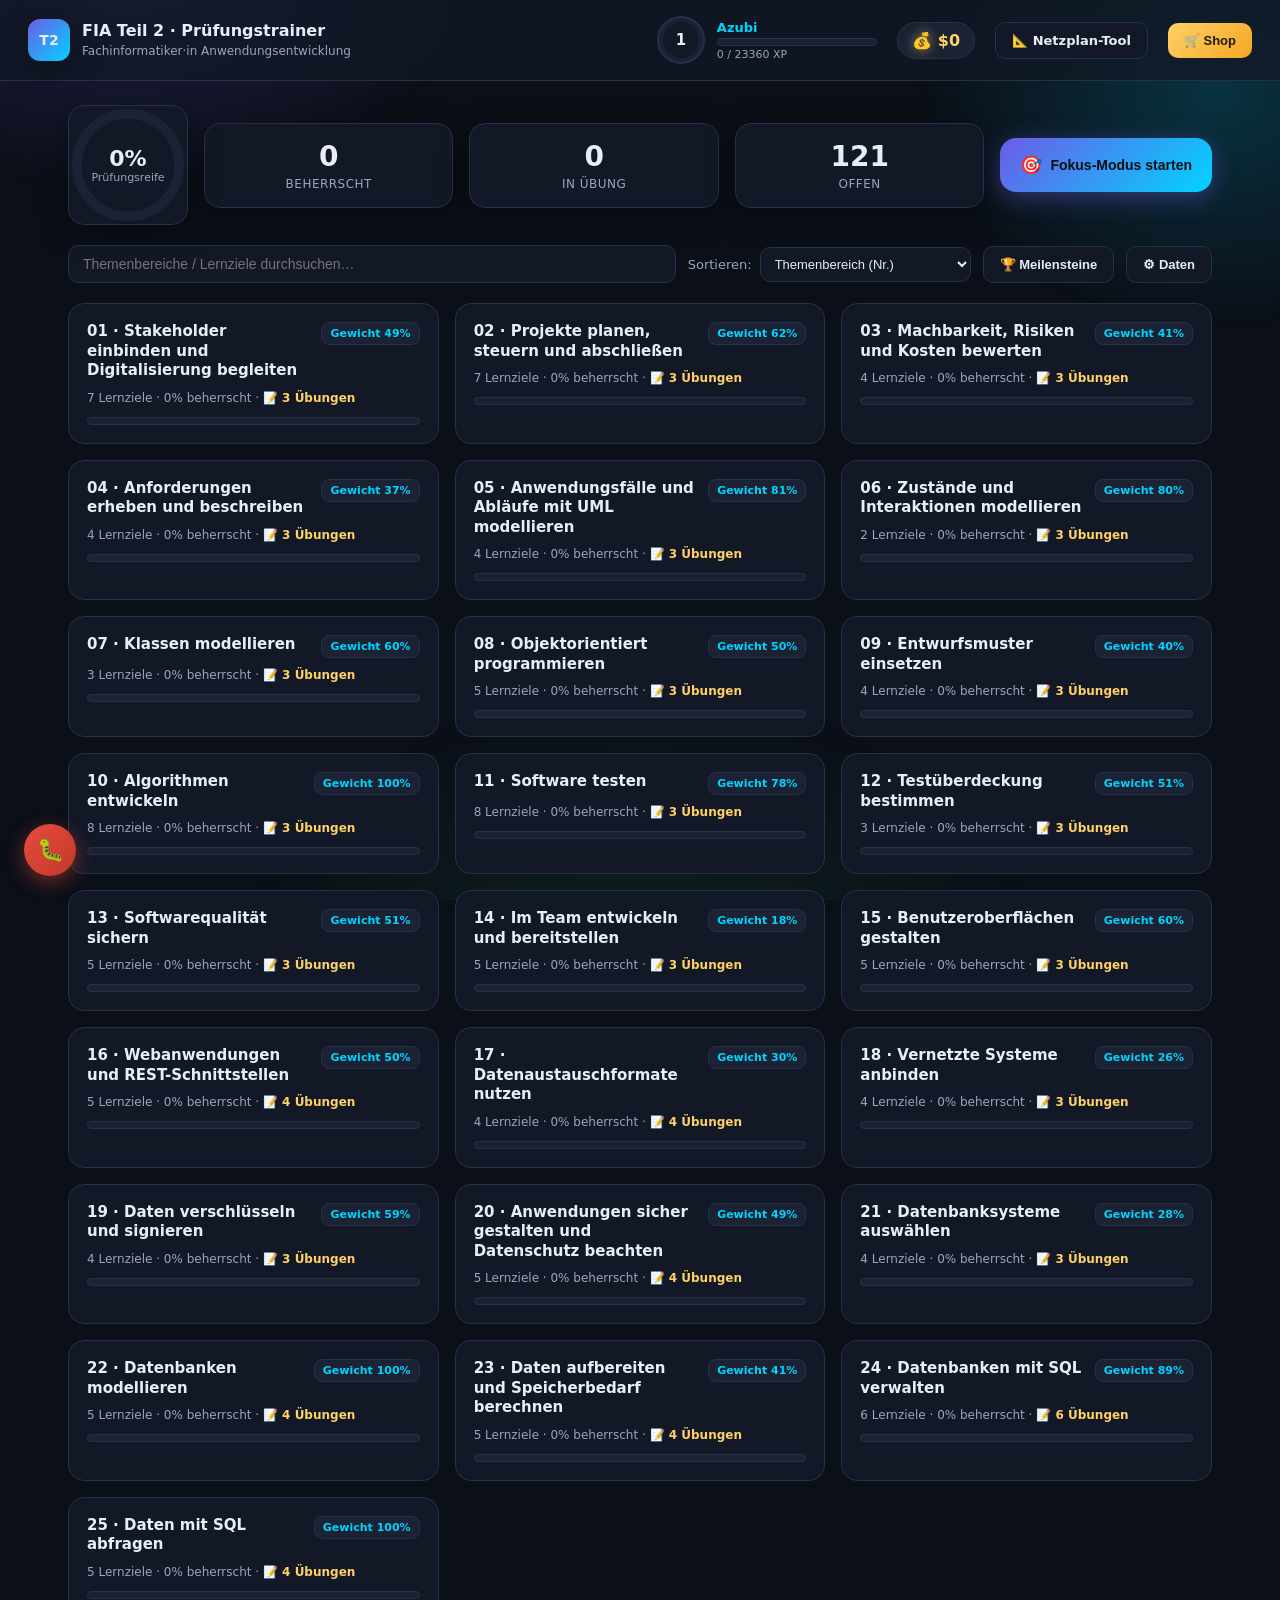
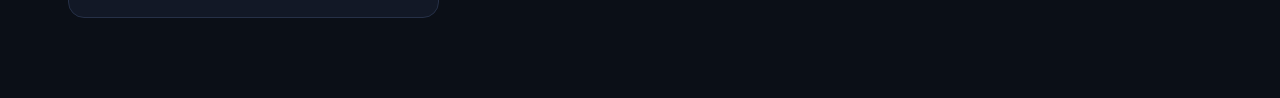
==== commit 1b9e0f0a: "Bug-Tool: Anonymes Melden ohne GitHub-Account per Serverless-Relay Der bisherige Weg zwang jeden Mel" ====
--- a/webapp/index.html
+++ b/webapp/index.html
@@ -261,13 +261,16 @@
     <label class="bug-field-label" for="bugDescriptionInput">Beschreibung</label>
     <textarea id="bugDescriptionInput" placeholder="Was ist passiert? Was hast du erwartet?"></textarea>
 
+    <!-- Honeypot: unsichtbar für echte Nutzer, fängt simple Spam-Bots ab -->
+    <input type="text" id="bugWebsiteHoneypot" name="website" class="bug-honeypot" tabindex="-1" autocomplete="off">
+
     <div class="btn-row">
-      <button class="btn" id="saveBugBtn">Report speichern</button>
+      <button class="btn" id="saveBugBtn">Report senden</button>
     </div>
 
     <div class="bug-list-section hidden" id="bugListSection">
       <div class="bug-list-header">
-        <h3 class="section-title-sm">Gespeicherte Reports (<span id="bugCount">0</span>)</h3>
+        <h3 class="section-title-sm">Deine Reports in dieser Sitzung (<span id="bugCount">0</span>)</h3>
         <div class="btn-row" style="margin-top:0;">
           <button class="ghost-btn" id="exportBugsBtn">⬇ Alle exportieren (.md)</button>
           <button class="ghost-btn danger-btn" id="clearBugsBtn">🗑 Liste leeren</button>
@@ -277,17 +280,12 @@
     </div>
 
     <div class="bug-github-hint">
-      <strong>GitHub-Issue:</strong> Reports gehen automatisch an
-      <code>github.com/xen0natwork/pruefungsvorbereitung</code> — nach dem Speichern öffnet sich sofort ein
-      vorausgefülltes GitHub-Issue in einem neuen Tab, du musst dort nur noch auf „Submit new issue“ klicken.
+      <strong>So funktioniert's:</strong> Beim Senden wird dein Report automatisch als Issue in
+      <code>github.com/xen0natwork/pruefungsvorbereitung</code> angelegt — ganz ohne eigenen GitHub-Account.
       <br>
       <strong>Wichtig:</strong> Ich (die KI) habe keinen automatischen/dauerhaften Zugriff auf Issues — erst wenn du mir
       in einer neuen Nachricht sagst „schau in die Issues von xen0natwork/pruefungsvorbereitung“ oder einen Link gibst,
       kann ich sie per Fetch-Tool auslesen.
-      <div class="bug-repo-row">
-        <input type="text" id="bugRepoUrlInput" placeholder="https://github.com/nutzer/repo">
-        <button class="ghost-btn" id="saveBugRepoBtn">Anderes Repo verwenden</button>
-      </div>
     </div>
   </div>
 </div>
--- a/webapp/style.css
+++ b/webapp/style.css
@@ -780,7 +780,16 @@
   background: var(--bg-elev-2); color: var(--text); border: 1px solid var(--border);
   border-radius: var(--radius-sm); padding: 9px 12px; font-size: 13px;
 }
-
-
-
-
+.bug-honeypot {
+  position: absolute !important;
+  left: -9999px !important;
+  width: 1px; height: 1px;
+  opacity: 0;
+  pointer-events: none;
+}
+.btn.sending { opacity: .6; cursor: wait; }
+
+
+
+
+
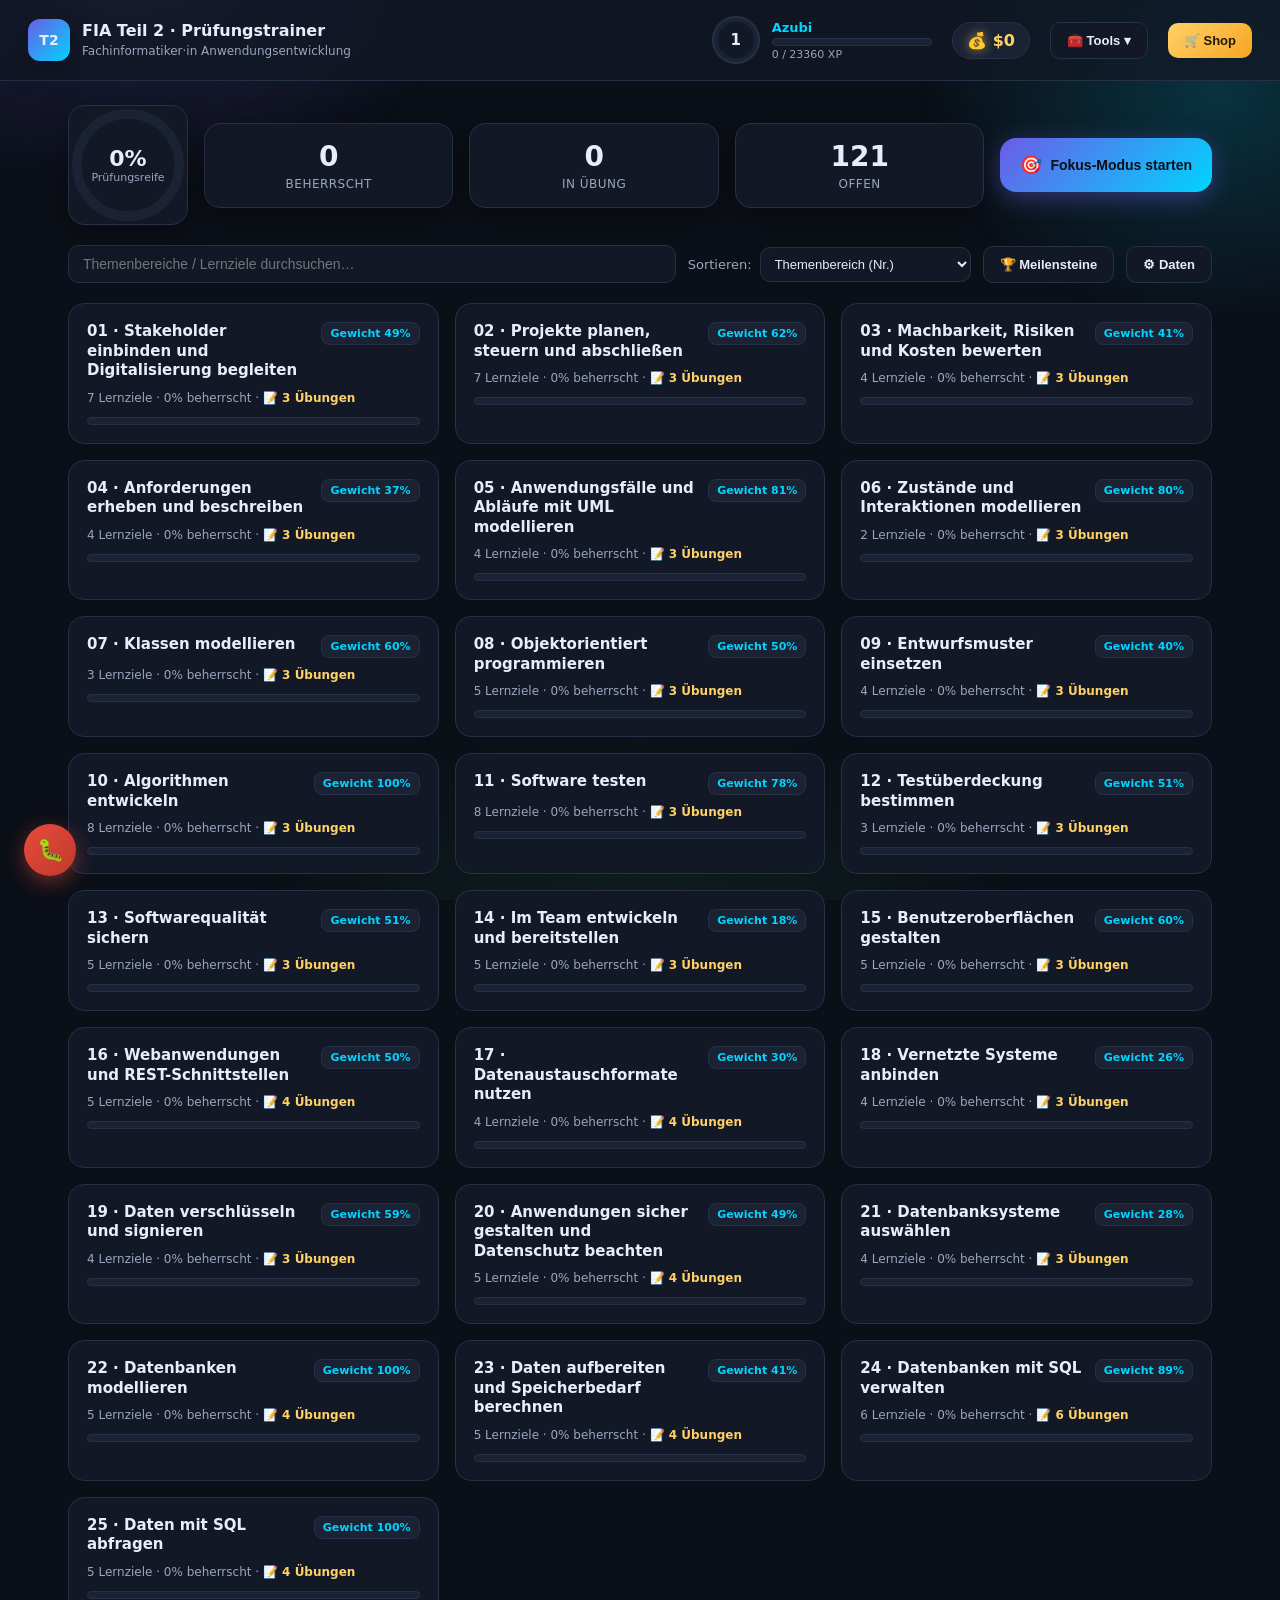
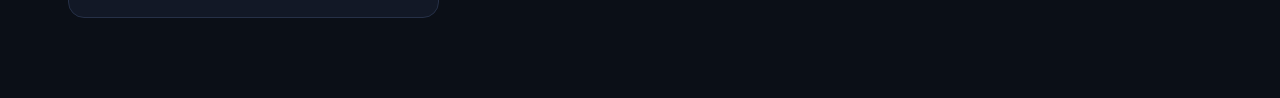
==== commit 2dcd2443: "Add IHK Doku-Checkliste und Tools-Menue Checkliste fuer die IHK-Projektdokumentation (Fachinformatik" ====
--- a/webapp/index.html
+++ b/webapp/index.html
@@ -36,7 +36,19 @@
     <span>$<span id="cashAmount">0</span></span>
   </div>
 
-  <a class="ghost-btn netzplan-link-btn" href="netzplan-tool/index.html" target="_blank" rel="noopener" title="Eigenständiges Netzplan-Tool (DIN 69900) in neuem Tab öffnen">📐 Netzplan-Tool</a>
+  <div class="tools-menu" id="toolsMenu">
+    <button class="ghost-btn tools-btn" id="toolsBtn" aria-haspopup="true" aria-expanded="false">🧰 Tools ▾</button>
+    <div class="tools-dropdown hidden" id="toolsDropdown" role="menu">
+      <a class="tools-dropdown-item" href="netzplan-tool/index.html" target="_blank" rel="noopener" role="menuitem">
+        <span class="tools-dropdown-icon">📐</span>
+        <span><strong>Netzplan-Tool</strong><small>Vorgangspfeil-Netzplan nach DIN 69900</small></span>
+      </a>
+      <a class="tools-dropdown-item" href="doku-checkliste.html" target="_blank" rel="noopener" role="menuitem">
+        <span class="tools-dropdown-icon">📋</span>
+        <span><strong>Doku-Checkliste</strong><small>IHK-Projektdokumentation abhaken</small></span>
+      </a>
+    </div>
+  </div>
 
   <button class="ghost-btn shop-btn" id="shopBtn">🛒 Shop</button>
 </header>
--- a/webapp/style.css
+++ b/webapp/style.css
@@ -218,6 +218,36 @@
 .file-label input { display: none; }
 a.ghost-btn { text-decoration: none; }
 
+/* ---------- Tools dropdown ---------- */
+.tools-menu { position: relative; }
+.tools-btn { white-space: nowrap; }
+.tools-dropdown {
+  position: absolute;
+  top: calc(100% + 8px);
+  left: 0;
+  min-width: 260px;
+  background: var(--bg-elev);
+  border: 1px solid var(--border);
+  border-radius: var(--radius-sm);
+  box-shadow: var(--shadow);
+  padding: 6px;
+  z-index: 30;
+}
+.tools-dropdown.hidden { display: none; }
+.tools-dropdown-item {
+  display: flex;
+  align-items: flex-start;
+  gap: 10px;
+  padding: 10px 12px;
+  border-radius: var(--radius-sm);
+  color: var(--text);
+  text-decoration: none;
+}
+.tools-dropdown-item:hover { background: var(--bg-elev-2); }
+.tools-dropdown-icon { font-size: 18px; line-height: 1.3; }
+.tools-dropdown-item strong { display: block; font-size: 13px; }
+.tools-dropdown-item small { display: block; font-size: 11px; color: var(--text-dim); margin-top: 2px; }
+
 /* ---------- Topics grid ---------- */
 .topics-grid {
   display: grid;
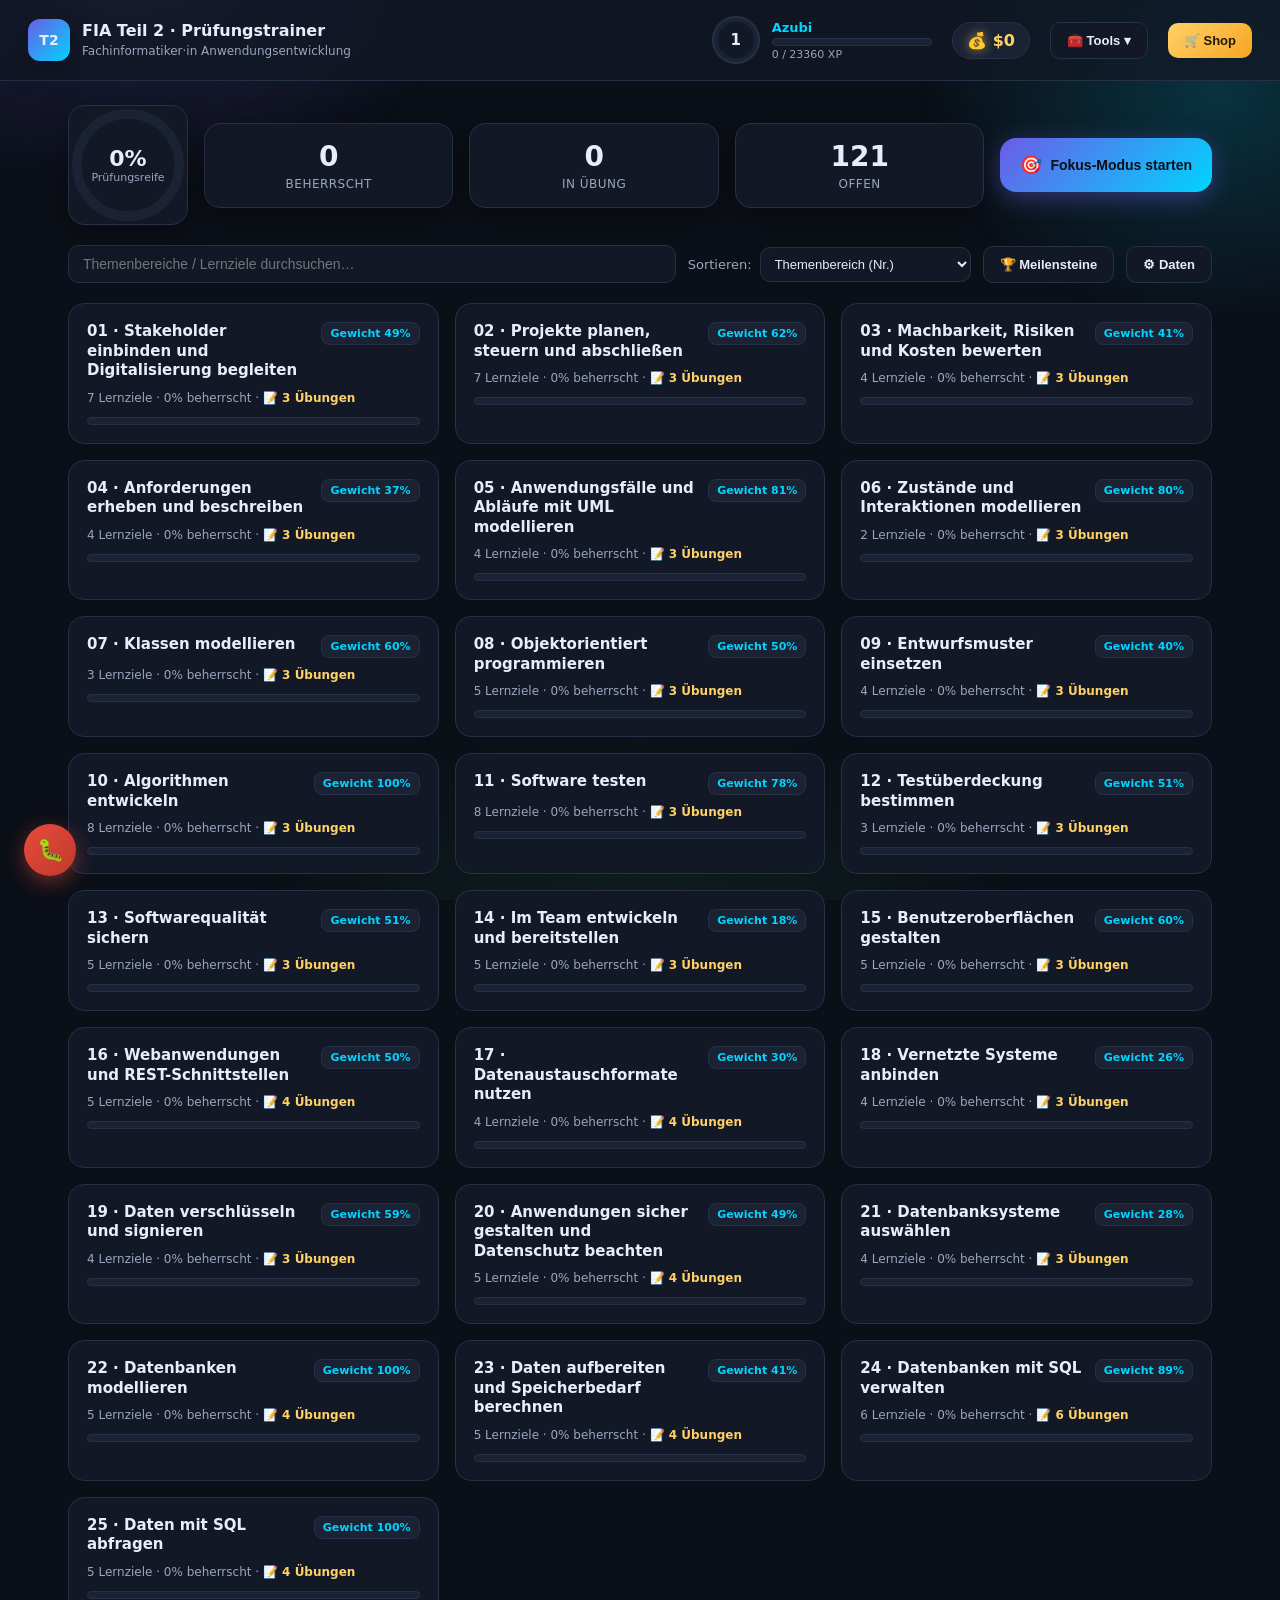
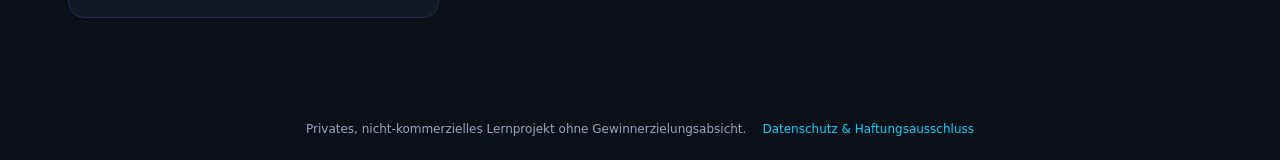
==== commit 544a9acc: "Add Datenschutzerklaerung und Haftungsausschluss (DSGVO) Oeffentlich erreichbare Website verarbeitet" ====
--- a/webapp/index.html
+++ b/webapp/index.html
@@ -295,12 +295,21 @@
       <strong>So funktioniert's:</strong> Beim Senden wird dein Report automatisch als Issue in
       <code>github.com/xen0natwork/pruefungsvorbereitung</code> angelegt — ganz ohne eigenen GitHub-Account.
       <br>
-      <strong>Wichtig:</strong> Ich (die KI) habe keinen automatischen/dauerhaften Zugriff auf Issues — erst wenn du mir
+      <strong>Wichtig:</strong> Dieses Issue ist <strong>öffentlich auf GitHub einsehbar</strong>
+      (für jeden Internetnutzer, auch über Suchmaschinen). Bitte keine persönlichen Daten in die
+      Beschreibung schreiben — siehe <a href="datenschutz.html" target="_blank" rel="noopener">Datenschutzerklärung</a>.
+      <br>
+      <strong>Hinweis:</strong> Ich (die KI) habe keinen automatischen/dauerhaften Zugriff auf Issues — erst wenn du mir
       in einer neuen Nachricht sagst „schau in die Issues von xen0natwork/pruefungsvorbereitung“ oder einen Link gibst,
       kann ich sie per Fetch-Tool auslesen.
     </div>
   </div>
 </div>
+
+<footer class="site-footer">
+  <span>Privates, nicht-kommerzielles Lernprojekt ohne Gewinnerzielungsabsicht.</span>
+  <a href="datenschutz.html">Datenschutz &amp; Haftungsausschluss</a>
+</footer>
 
 <script src="data.js"></script>
 <script src="exercises-data.js"></script>
--- a/webapp/style.css
+++ b/webapp/style.css
@@ -819,7 +819,20 @@
 }
 .btn.sending { opacity: .6; cursor: wait; }
 
-
-
-
-
+/* ---------- Site footer ---------- */
+.site-footer {
+  display: flex; align-items: center; justify-content: center; gap: 16px;
+  flex-wrap: wrap;
+  padding: 24px 20px;
+  color: var(--text-dim);
+  font-size: 12px;
+  text-align: center;
+}
+.site-footer a { color: var(--accent-2); text-decoration: none; }
+.site-footer a:hover { text-decoration: underline; }
+
+
+
+
+
+
